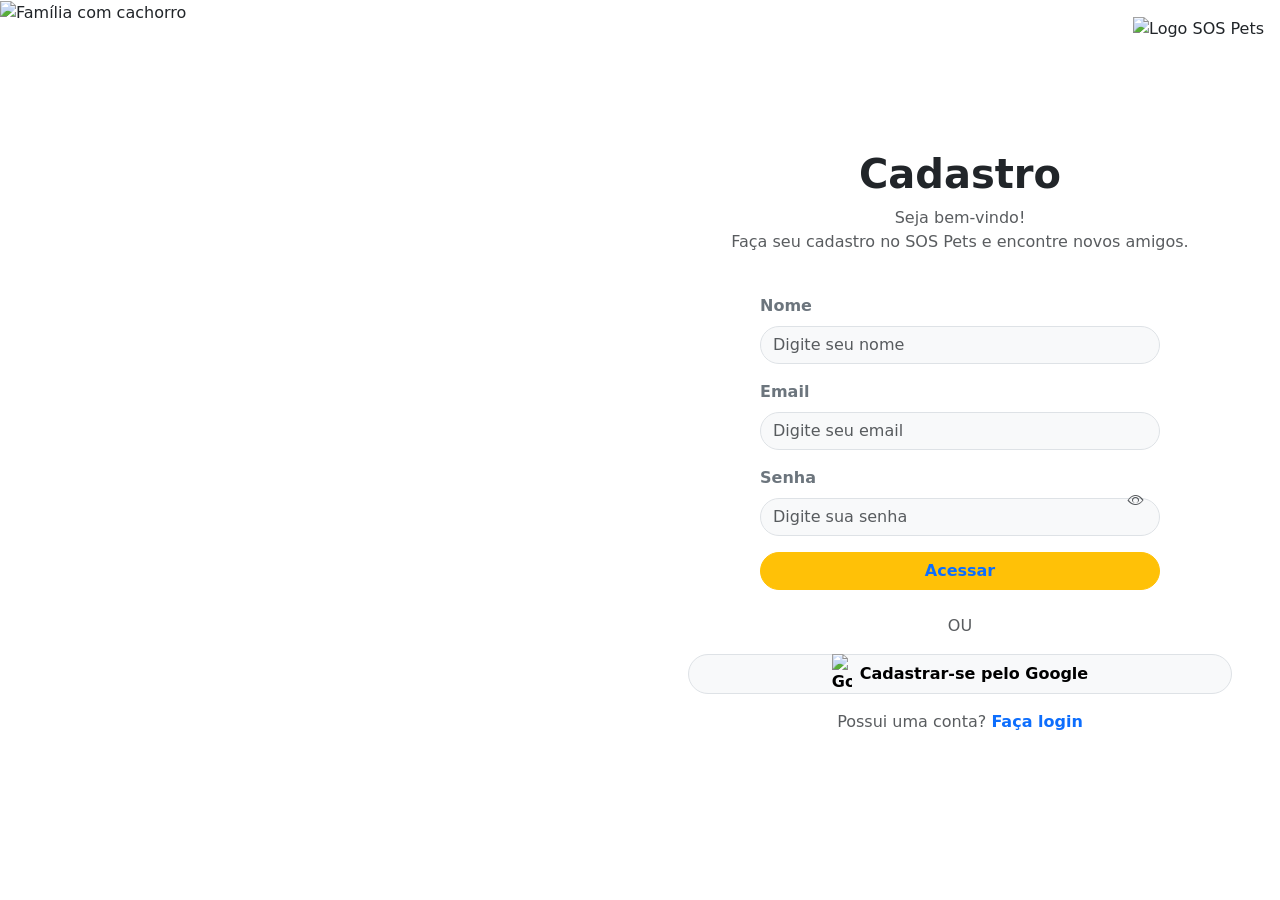
==== html/cadastro.html @ b0ed2f87 "Pastas organizadas" ====
<!DOCTYPE html>
<html lang="pt-br">
<head>
   <meta charset="UTF-8">
   <meta name="viewport" content="width=device-width, initial-scale=1.0">
   <title>Cadastro</title>
   <link href="https://cdn.jsdelivr.net/npm/bootstrap@5.3.3/dist/css/bootstrap.min.css" rel="stylesheet" integrity="sha384-QWTKZyjpPEjISv5WaRU9OFeRpok6YctnYmDr5pNlyT2bRjXh0JMhjY6hW+ALEwIH" crossorigin="anonymous">
   <link rel="stylesheet" href="script.css">
   <link href="https://cdn.jsdelivr.net/npm/bootstrap-icons/font/bootstrap-icons.css" rel="stylesheet">
</head>
<body>
   <div class="container-fluid vh-100">
       <div class="row h-100">
           <!-- Imagem lateral -->
           <div class="col-lg-6 d-none d-lg-block p-0">
               <img src="imagens/cachorro.jpg" alt="Família com cachorro" class="img-fluid w-100 h-100" style="object-fit: cover;">
           </div>
           <!-- Área de cadastro -->
           <div class="col-lg-6 col-12 d-flex flex-column justify-content-center align-items-center px-5 position-relative">
               <!-- Logo -->
               <div class="position-absolute top-0 end-0 mt-3 me-3">
                   <img src="imagens/logo.png" alt="Logo SOS Pets" class="logo">
               </div>
               <div class="text-center mb-4">
                   <h1 class="fw-bold">Cadastro</h1>
                   <p class="text-muted">Seja bem-vindo! <br> Faça seu cadastro no SOS Pets e encontre novos amigos.</p>
               </div>
              
               <!-- Formulário -->
               <form class="w-100" style="max-width: 400px; margin: 0 auto;">
                   <div class="mb-3">
                       <label for="nome" class="form-label text-secondary fw-bold">Nome</label>
                       <input type="text" class="form-control rounded-pill bg-light" id="nome" placeholder="Digite seu nome">
                   </div>
                   <div class="mb-3">
                       <label for="email" class="form-label text-secondary fw-bold">Email</label>
                       <input type="email" class="form-control rounded-pill bg-light" id="email" placeholder="Digite seu email">
                   </div>
                   <div class="mb-3 position-relative">
                       <label for="senha" class="form-label text-secondary fw-bold">Senha</label>
                       <input type="password" class="form-control rounded-pill bg-light" id="senha" placeholder="Digite sua senha">
                       <!-- Ícone do olho para alternar a visibilidade -->
                       <span id="alternar-senha" class="position-absolute end-0 me-3 text-muted" style="top: 50%; transform: translateY(-50%); cursor: pointer;">
                           <i class="bi bi-eye"></i>
                       </span>
                   </div>
                   <button type="submit" class="btn btn-warning w-100 rounded-pill mb-4 fw-bold text-primary">Acessar</button>
               </form>
              
               <p class="text-center text-muted mb-3">OU</p>
               <button class="btn btn-light w-100 rounded-pill border d-flex align-items-center justify-content-center mb-3 fw-bold" style="height: 40px;">
                   <img src="imagens/google-icon.png" alt="Google" class="me-2" style="width: 20px;">
                   Cadastrar-se pelo Google
               </button>
              
               <p class="text-center text-muted">
                   Possui uma conta? <a href="login.html" class="text-primary fw-bold text-decoration-none">Faça login</a>
               </p>       
           </div>
       </div>
   </div>

   <script src="https://cdn.jsdelivr.net/npm/bootstrap@5.3.3/dist/js/bootstrap.bundle.min.js" integrity="sha384-YvpcrYf0tY3lHB60NNkmXc5s9fDVZLESaAA55NDzOxhy9GkcIdslK1eN7N6jIeHz" crossorigin="anonymous"></script>
   <script src="script.js"></script>
</body>
</html>
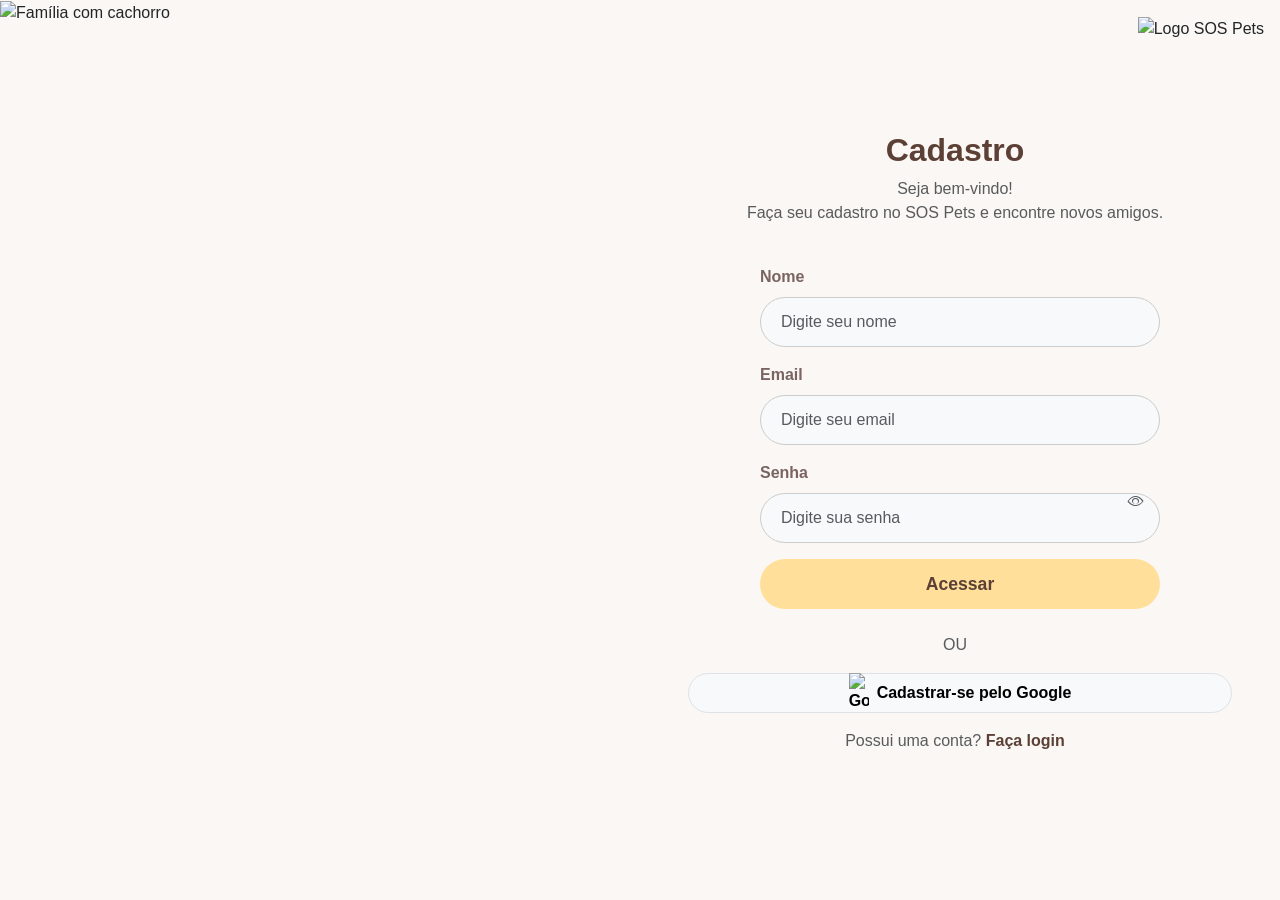
==== commit 8f173462: "Update cadastro.html" ====
--- a/html/cadastro.html
+++ b/html/cadastro.html
@@ -5,7 +5,7 @@
    <meta name="viewport" content="width=device-width, initial-scale=1.0">
    <title>Cadastro</title>
    <link href="https://cdn.jsdelivr.net/npm/bootstrap@5.3.3/dist/css/bootstrap.min.css" rel="stylesheet" integrity="sha384-QWTKZyjpPEjISv5WaRU9OFeRpok6YctnYmDr5pNlyT2bRjXh0JMhjY6hW+ALEwIH" crossorigin="anonymous">
-   <link rel="stylesheet" href="script.css">
+   <link rel="stylesheet" href="/css/script.css">
    <link href="https://cdn.jsdelivr.net/npm/bootstrap-icons/font/bootstrap-icons.css" rel="stylesheet">
 </head>
 <body>
--- a/css/script.css
+++ b/css/script.css
@@ -0,0 +1,146 @@
+body {
+   background-color: #FAF7F4;
+   font-family: 'Arial', sans-serif;
+   margin: 0;
+   padding: 0;
+}
+
+h1 {
+   color: #5C4036;
+   font-size: 2rem;
+}
+
+.text-primary {
+   color: #5C4036 !important; /*prioridade */
+}
+
+.text-secondary {
+   color: #7A6462 !important;
+}
+
+.btn-warning {
+   background-color: #FFDF99;
+   border: none;
+   transition: background-color 0.3s ease;
+   padding: 12px 20px;
+   font-size: 1.1rem;
+   border-radius: 50px;
+}
+
+.btn-warning:hover {
+   background-color: #F3CF85;
+}
+
+.form-control {
+   height: 50px;
+   padding: 10px 20px;
+   font-size: 1rem;
+   border-radius: 25px;
+   border: 1px solid #ccc;
+}
+
+.form-control:focus {
+   border-color: #FFDF99;
+   box-shadow: 0 0 5px rgba(255, 223, 153, 0.5);
+}
+
+img {
+   object-fit: cover;
+}
+
+.logo {
+   width: 150px;
+   height: auto;
+}
+
+/* Ajustes responsivos */
+@media (max-width: 768px) {
+   h1 {
+       font-size: 1.5rem;
+   }
+
+   .logo {
+       width: 120px;
+       margin-bottom: 15px;
+   }
+
+   .btn-warning {
+       font-size: 1rem;
+       padding: 10px 15px;
+   }
+
+   .form-control {
+       height: 45px;
+       font-size: 0.9rem;
+   }
+
+   .container-fluid {
+       padding: 20px;
+   }
+}
+
+@media (max-width: 576px) {
+   h1 {
+       font-size: 1.2rem;
+   }
+
+   .btn-warning {
+       font-size: 0.9rem;
+       padding: 8px 12px;
+   }
+
+   .form-control {
+       height: 40px;
+       font-size: 0.8rem;
+   }
+
+   img {
+       height: auto;
+   }
+}
+
+
+
+label {
+   color: #5C4036; 
+}
+
+
+.btn-submit {
+   background-color: #f9cc6c;
+   border: none;
+   font-weight: bold;
+   color: #4b3621;
+   transition: background-color 0.3s;
+   padding: 15px 30px; 
+   font-size: 1.2rem;
+   border-radius: 25px; 
+}
+
+.btn-submit:hover {
+   background-color: #f4b24c;
+}
+
+.text-center {
+   text-align: right;
+   padding-right: 10px;
+}
+
+
+.photo-upload {
+   width: 150px;
+   height: 150px;
+   border-radius: 50%;
+   border: 2px solid #ccc;
+   display: flex;
+   align-items: center;
+   justify-content: center;
+   overflow: hidden;
+   margin: auto;
+   background-color: #f8f9fa;
+}
+.photo-upload img {
+   width: 100%;
+   height: 100%;
+   object-fit: cover;
+}
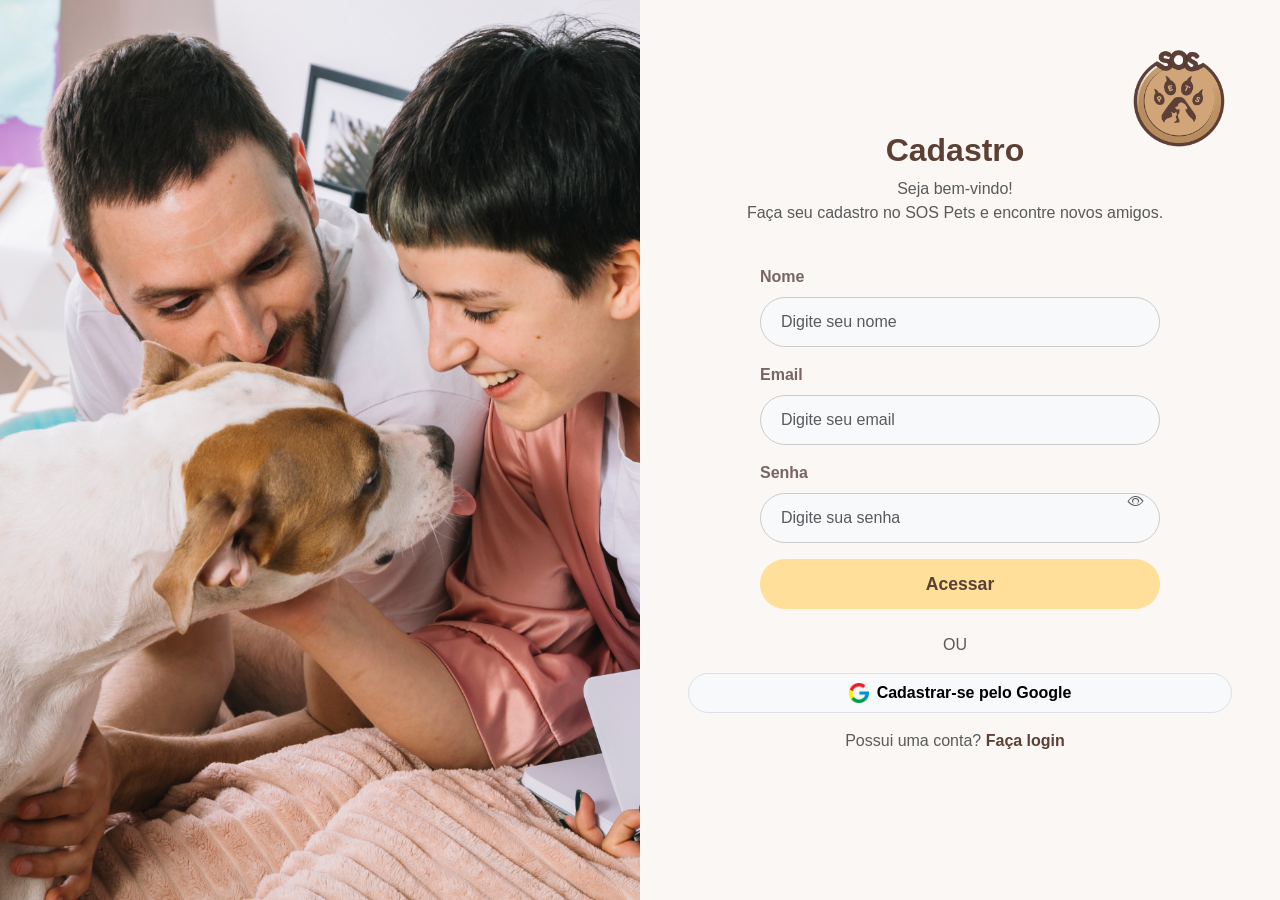
==== commit fde1bd5a: "Funcionando novamente" ====
--- a/html/cadastro.html
+++ b/html/cadastro.html
@@ -5,7 +5,7 @@
    <meta name="viewport" content="width=device-width, initial-scale=1.0">
    <title>Cadastro</title>
    <link href="https://cdn.jsdelivr.net/npm/bootstrap@5.3.3/dist/css/bootstrap.min.css" rel="stylesheet" integrity="sha384-QWTKZyjpPEjISv5WaRU9OFeRpok6YctnYmDr5pNlyT2bRjXh0JMhjY6hW+ALEwIH" crossorigin="anonymous">
-   <link rel="stylesheet" href="/css/script.css">
+   <link rel="stylesheet" href="script.css">
    <link href="https://cdn.jsdelivr.net/npm/bootstrap-icons/font/bootstrap-icons.css" rel="stylesheet">
 </head>
 <body>
--- a/html/script.css
+++ b/html/script.css
@@ -0,0 +1,151 @@
+body {
+   background-color: #FAF7F4;
+   font-family: 'Arial', sans-serif;
+   margin: 0;
+   padding: 0;
+}
+
+h1 {
+   color: #5C4036;
+   font-size: 2rem;
+}
+
+.text-primary {
+   color: #5C4036 !important; /*prioridade */
+}
+
+.text-secondary {
+   color: #7A6462 !important;
+}
+
+.btn-warning {
+   background-color: #FFDF99;
+   border: none;
+   transition: background-color 0.3s ease;
+   padding: 12px 20px;
+   font-size: 1.1rem;
+   border-radius: 50px;
+}
+
+.btn-warning:hover {
+   background-color: #F3CF85;
+}
+
+.form-control {
+   height: 50px;
+   padding: 10px 20px;
+   font-size: 1rem;
+   border-radius: 25px;
+   border: 1px solid #ccc;
+}
+
+.form-control:focus {
+   border-color: #FFDF99;
+   box-shadow: 0 0 5px rgba(255, 223, 153, 0.5);
+}
+
+img {
+   object-fit: cover;
+}
+
+.logo {
+   position: absolute; /* Torna a posição da logo absoluta */
+   top: 10px; /* Define a distância do topo */
+   right: 10px; /* Define a distância da borda direita */
+   width: 150px; /* Tamanho da logo */
+   height: auto;
+   z-index: 10; /* Garante que a logo fique sobre outros elementos */
+}
+
+
+/* Ajustes responsivos */
+@media (max-width: 768px) {
+   h1 {
+       font-size: 1.5rem;
+   }
+
+   .logo {
+       width: 120px;
+       margin-bottom: 15px;
+   }
+
+   .btn-warning {
+       font-size: 1rem;
+       padding: 10px 15px;
+   }
+
+   .form-control {
+       height: 45px;
+       font-size: 0.9rem;
+   }
+
+   .container-fluid {
+       padding: 20px;
+   }
+}
+
+@media (max-width: 576px) {
+   h1 {
+       font-size: 1.2rem;
+   }
+
+   .btn-warning {
+       font-size: 0.9rem;
+       padding: 8px 12px;
+   }
+
+   .form-control {
+       height: 40px;
+       font-size: 0.8rem;
+   }
+
+   img {
+       height: auto;
+   }
+}
+
+
+
+label {
+   color: #5C4036; 
+}
+
+
+.btn-submit {
+   background-color: #f9cc6c;
+   border: none;
+   font-weight: bold;
+   color: #4b3621;
+   transition: background-color 0.3s;
+   padding: 15px 30px; 
+   font-size: 1.2rem;
+   border-radius: 25px; 
+}
+
+.btn-submit:hover {
+   background-color: #f4b24c;
+}
+
+.text-center {
+   text-align: right;
+   padding-right: 10px;
+}
+
+
+.photo-upload {
+   width: 150px;
+   height: 150px;
+   border-radius: 50%;
+   border: 2px solid #ccc;
+   display: flex;
+   align-items: center;
+   justify-content: center;
+   overflow: hidden;
+   margin: auto;
+   background-color: #f8f9fa;
+}
+.photo-upload img {
+   width: 100%;
+   height: 100%;
+   object-fit: cover;
+}
